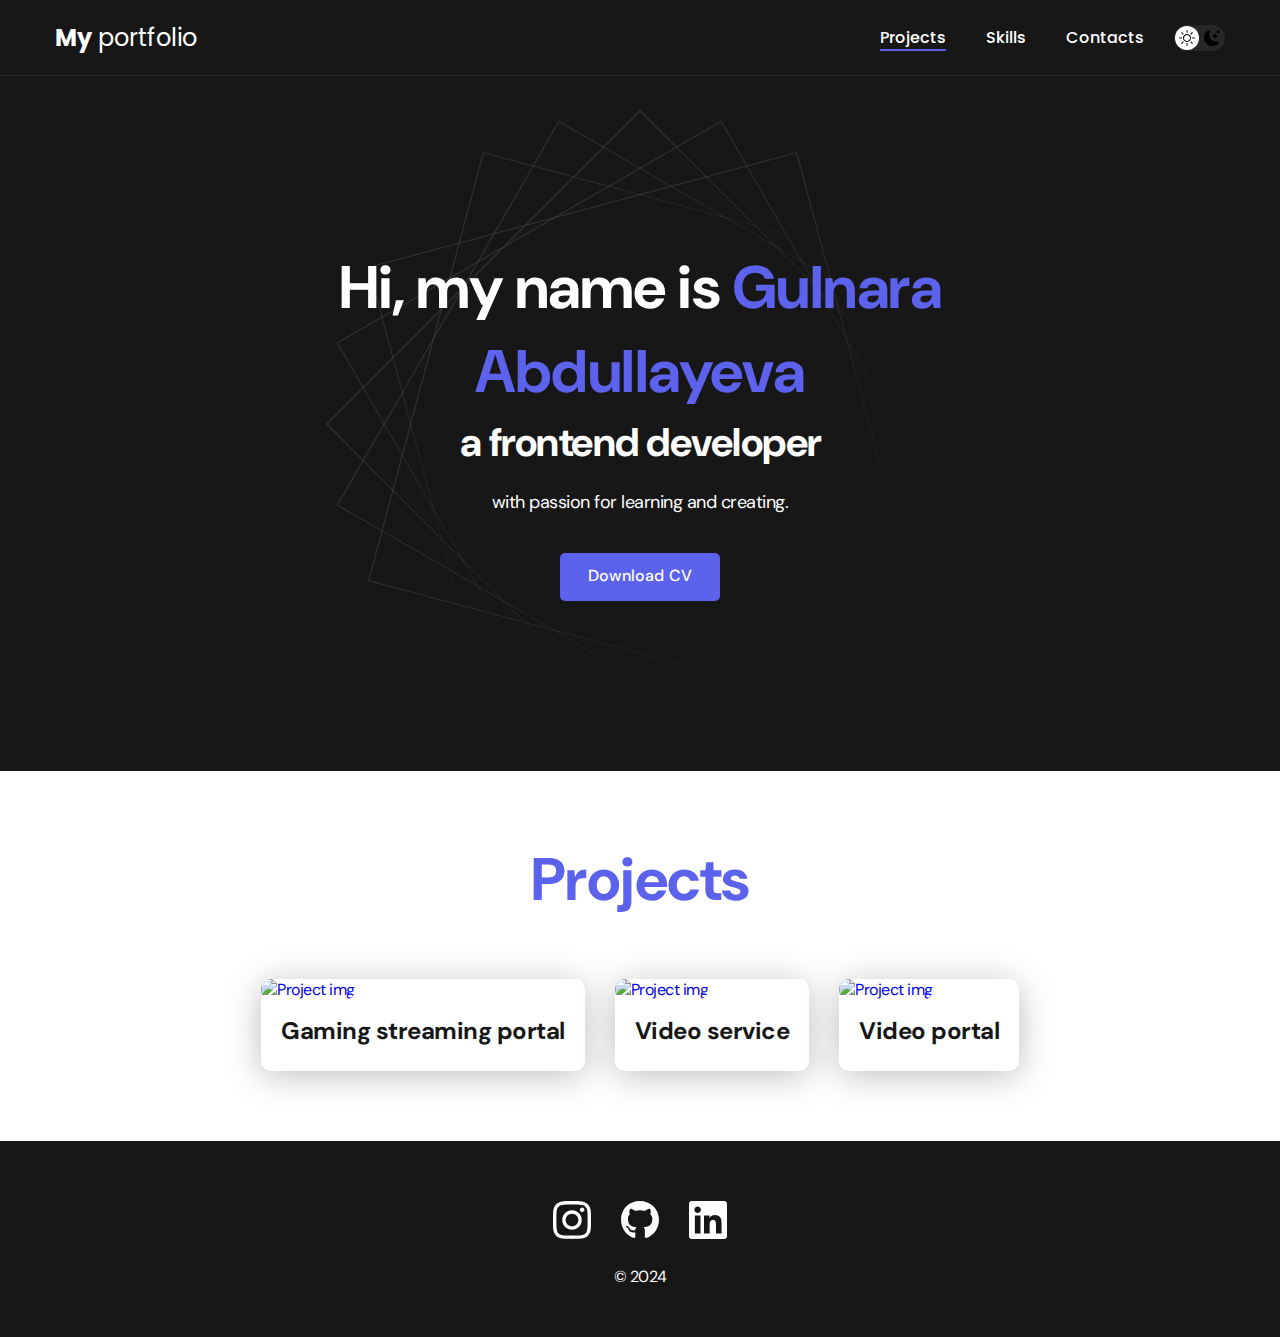
==== index.html @ ed44d98e "first commit" ====
<!DOCTYPE html>
<html lang="en">
<head>
    <meta charset="UTF-8">
    <meta http-equiv="X-UA-Compatible" content="IE=edge">
    <meta name="viewport" content="width=device-width, initial-scale=1.0">
    <title>My portfolio</title>
    <link rel="stylesheet" href="./css/main.css">
</head>
<body>
    <nav class="nav">
        <div class="container">
            <div class="nav-row">
                <a href="./index.html" class="logo"><strong>My</strong> portfolio</a>

                <button class="dark-mode-btn">
                    <img src="./img/icons/sun.svg" alt="Light mode" class="dark-mode-btn__icon">
                    <img src="./img/icons/moon.svg" alt="Dark mode" class="dark-mode-btn__icon">
                </button>

                <ul class="nav-list">
                    <li class="nav-list__item"><a href="./index.html" class="nav-list__link nav-list__link--active">Projects</a></li>
                    <li class="nav-list__item"><a href="./skills.html" class="nav-list__link">Skills</a></li>
                    <li class="nav-list__item"><a href="./contacts.html" class="nav-list__link">Contacts</a></li>
                </ul>
            </div>
        </div>
    </nav>

    <header class="header">
        <div class="header__wrapper">
            <h1 class="header__title">
                <strong>Hi, my name is <em>Gulnara Abdullayeva</em></strong><br>
                a frontend developer
            </h1>
            <div class="header__text">
                <p>with passion for learning and creating.</p>
            </div>
            <a href="https://drive.google.com/uc?export=download&id=181jTUjFAzZeTdGX3PNbf1PzojmH_Z1Ws" class="btn">Download CV</a>
        </div>
    </header>

    <main class="section">
        <div class="container">
            <h2 class="title-1">Projects</h2>
            <ul class="projects">
                <li class="project">
                    <a href="./project-page.html">
                        <img src="./img/projects/01.jpg" alt="Project img" class="project__img">
                        <h3 class="project__title">Gaming streaming portal</h3>
                    </a>
                </li>
                <li class="project">
                    <a href="./project-page.html">
                        <img src="./img/projects/02.jpg" alt="Project img" class="project__img">
                        <h3 class="project__title">Video service</h3>
                    </a>
                </li>
                <li class="project">
                    <a href="./project-page.html">
                        <img src="./img/projects/03.jpg" alt="Project img" class="project__img">
                        <h3 class="project__title">Video portal</h3>
                    </a>
                </li>

                
                
                

            </ul>
        </div>
    </main>

    <footer class="footer">
        <div class="container">
            <div class="footer__wrapper">
                <ul class="social">
                    
                    <li class="social__item"><a href="https://www.instagram.com/inkgugu/profilecard/?igsh=MWJ3c3J1NngzbGpiYw=="><img src="./img/icons/instagram.svg" alt="Link"></a></li>
                    
                    <li class="social__item"><a href="https://github.com/gugugabijs"><img src="./img/icons/gitHub.svg" alt="Link"></a></li>
                    <li class="social__item"><a href="https://www.linkedin.com/in/gulnaraabdullayeva?utm_source=share&utm_campaign=share_via&utm_content=profile&utm_medium=android_app"><img src="./img/icons/linkedIn.svg" alt="Link"></a></li>
                </ul>
                <div class="copyright">
                    <p>© 2024</p>
                </div>
            </div>
        </div>
    </footer>

    <script src="./js/main.js"></script>

</body>
</html>
---- css/main.css ----
@import "./reset.css";
@import url('https://fonts.googleapis.com/css2?family=DM+Sans:wght@400;500;700&family=Poppins:wght@400;500;700&display=swap');

/*
font-family: 'DM Sans', sans-serif;
font-family: 'Poppins', sans-serif;
*/

/* * {
    border: 1px solid red;
} */

:root {
    --blackpure: #000;
    --black: #171718;
    --black-border: #26292D;
    --white: #fff;
    --purple: #5C62EC;

    --text-color: var(--black);

    --dark-bg: var(--black);
    --dark-border: var(--black-border);
    --header-text: var(--white);
    --accent: var(--purple);

    /* Light mode */
    --page-bg: var(--white);
    --text-color: var(--black);

    --title-1: var(--accent);

    --project-card-bg: var(--white);
    --project-card-text: var(--black);
    --box-shadow: 0px 5px 35px rgba(0, 0, 0, 0.25);
}

.dark {
     /* Dark mode */
    --page-bg: #252526;
    --text-color: var(--white);

    --title-1: var(--white);

    --project-card-bg: var(--black);
    --project-card-text: var(--white);
    --box-shadow: 0px 5px 35px rgba(0, 0, 0, 0.8);
}

html, body {
    display: flex;
    flex-direction: column;
    min-height: 100vh;

    font-family: 'DM Sans', sans-serif;
    letter-spacing: -0.5px;

    /* Light mode */
    background-color: var(--page-bg);
    color: var(--text-color);
}

/* General */

.container {
    margin: 0 auto;
    padding: 0 15px;
    max-width: 1200px;
}

.none {
    display: none !important;
}

.section {
    padding: 70px 0;
}

.title-1 {
    margin-bottom: 60px;

    font-size: 60px;
    font-weight: 700;
    line-height: 1.3;
    color: var(--title-1);
    text-align: center;
}

.title-2 {
    margin-bottom: 20px;

    font-size: 40px;
    font-weight: 700;
    line-height: 1.3;
}

/* Nav */

.nav {
    padding: 20px 0;
    border-bottom: 1px solid var(--dark-border);
    background-color: var(--dark-bg);
    color: var(--header-text);
    letter-spacing: normal;
}

.nav-row {
    display: flex;
    justify-content: flex-end;
    align-items: center;
    column-gap: 30px;
    row-gap: 20px;
    flex-wrap: wrap;
}

.logo {
    margin-right: auto;
    color: var(--header-text);
    font-size: 24px;
    font-family: 'Poppins', sans-serif;
}

.logo strong {
    font-weight: 700;
}

.nav-list {
    display: flex;
    flex-wrap: wrap;
    row-gap: 10px;
    align-items: center;
    column-gap: 40px;
    font-size: 16px;
    font-weight: 500;
    font-family: 'Poppins', sans-serif;
}

.nav-list__link {
    color: var(--header-text);
    transition: opacity 0.2s ease-in;
}

.nav-list__link:hover {
    opacity: 0.8;
}

.nav-list__link--active {
    position: relative;
}

.nav-list__link--active::before {
    content: "";

    position: absolute;
    left: 0;
    top: 100%;

    display: block;
    height: 2px;
    width: 100%;
    background-color: var(--accent);
}

/* Dark mode btn */

.dark-mode-btn {
    order: 9;

    position: relative;
    display: flex;
    justify-content: space-between;

    width: 51px;
    height: 26px;
    padding: 5px;

    border-radius: 50px;
    background-color: #272727;
}

.dark-mode-btn::before {
    content: "";

    position: absolute;
    top: 1px;
    left: 1px;

    display: block;
    width: 24px;
    height: 24px;

    border-radius: 50%;
    background-color: var(--white);

    transition: left 0.2s ease-in;
}

.dark-mode-btn--active::before {
    left: 26px;
}

.dark-mode-btn__icon {
    position: relative;
    z-index: 9;
}

/* Header */

.header {
    padding: 40px 0;
    min-height: 695px;

    display: flex;
    justify-content: center;
    align-items: center;

    background-color: var(--dark-bg);
    background-image: url('./../img/header-bg.png');
    background-repeat: no-repeat;
    background-size: auto;
    background-position: center center;

    color: var(--header-text);
    text-align: center;
}

.header__wrapper {
    padding: 0 15px;
    max-width: 660px;
}

.header__title {
    margin-bottom: 20px;
    font-size: 40px;
    font-weight: 700;
    line-height: 1.4;
}

.header__title strong {
    font-size: 60px;
    font-weight: 700;
}

.header__title em {
    font-style: normal;
    color: var(--accent);
}

.header__text {
    margin-bottom: 40px;
    font-size: 18px;
    line-height: 1.333;
}

.header__text p + p{
    margin-top: 0.5em;
}

/* Btn */

.btn {
    display: inline-block;
    height: 48px;
    padding: 12px 28px;

    border-radius: 5px;
    background-color: var(--accent);
    color: var(--white);
    letter-spacing: 0.15px;
    font-size: 16px;
    font-weight: 500;

    transition: opacity 0.2s ease-in;
}

.btn:hover {
    opacity: 0.8;
}

.btn:active {
    position: relative;
    top: 1px;
}

/* Btn outline */

.btn-outline {
    display: flex;
    column-gap: 10px;
    align-items: center;

    height: 48px;
    padding: 12px 20px;

    border-radius: 5px;
    border: 1px solid var(--blackpure);
    background-color: var(--white);
    color: var(--blackpure);

    transition: opacity 0.2s ease-in;
}

.btn-outline:hover {
    opacity: 0.8;
}

.btn-outline:active {
    position: relative;
    top: 1px;
}

/* Projects  */

.projects {
    display: flex;
    justify-content: center;
    flex-wrap: wrap;
    column-gap: 30px;
    row-gap: 30px;
}

.project {
    max-width: 370px;
    background-color: var(--project-card-bg);
    box-shadow: var(--box-shadow);
    border-radius: 10px;
}

.project__img {
    border-radius: 10px;
}

.project__title {
    padding: 15px 20px 25px;
    font-weight: 700;
    font-size: 24px;
    line-height: 1.3;
    color: var(--project-card-text);
}

/* Project details */

.project-details {
    margin: 0 auto;
    max-width: 865px;

    display: flex;
    flex-direction: column;
    align-items: center;

    text-align: center;
}

.project-details__cover {
    max-width: 100%;
    margin-bottom: 40px;

    box-shadow: 0px 5px 35px rgba(0, 0, 0, 0.25);
    border-radius: 10px;
}

.project-details__desc {
    margin-bottom: 30px;

    font-weight: 700;
    font-size: 24px;
    line-height: 1.3;
}

/* Content list */

.content-list {
    margin: 0 auto;
    max-width: 570px;
    display: flex;
    flex-direction: column;
    align-items: center;
    row-gap: 40px;
    text-align: center;
}

.content-list a {
    color: var(--accent);
}

.content-list__item {
    font-size: 18px;
    line-height: 1.5;
}

.content-list__item p + p {
    margin-top: 0.5em;
}

/* Footer */

.footer {
    margin-top: auto;
    padding: 60px 0 50px;
    background-color: var(--dark-bg);
    color: var(--header-text);
}

.footer__wrapper {
    display: flex;
    flex-direction: column;
    align-items: center;
    row-gap: 27px;
}

.social {
    display: flex;
    column-gap: 30px;
    align-items: center;
}

.copyright {
    font-size: 16px;
}

.copyright p + p {
    margin-top: 0.5em;
}

@media (max-width: 620px) {

    /* Header  */

    .header {
        min-height: unset;
    }

    .header__title {
        font-size: 30px;
    }

    .header__title strong {
        font-size: 40px;
    }

    /* Nav */

    .nav-row {
        justify-content: space-between;
    }

    .dark-mode-btn {
        order: 0;
    }

    /* General */

    .section {
        padding: 40px 0;
    }

    .title-1 {
        margin-bottom: 30px;
        font-size: 40px;
    }

    .title-2 {
        margin-bottom: 10px;
        font-size: 30px;
    }

    /* Projects */

    .project__title {
        font-size: 22px;
    }

    /* Project page */

    .project-details__desc {
        margin-bottom: 20px;
        font-size: 22px;
    }

    /* Content List */

    .content-list {
        row-gap: 20px;
    }

    .content-list__item {
        font-size: 16px;
    }

    /* Footer */

    .footer {
        padding: 40px 0 30px;
    }

    .footer__wrapper {
        row-gap: 20px;
    }

    /* Social */

    .social {
        column-gap: 20px;
    }

    .social__item {
        width: 28px;
    }

}
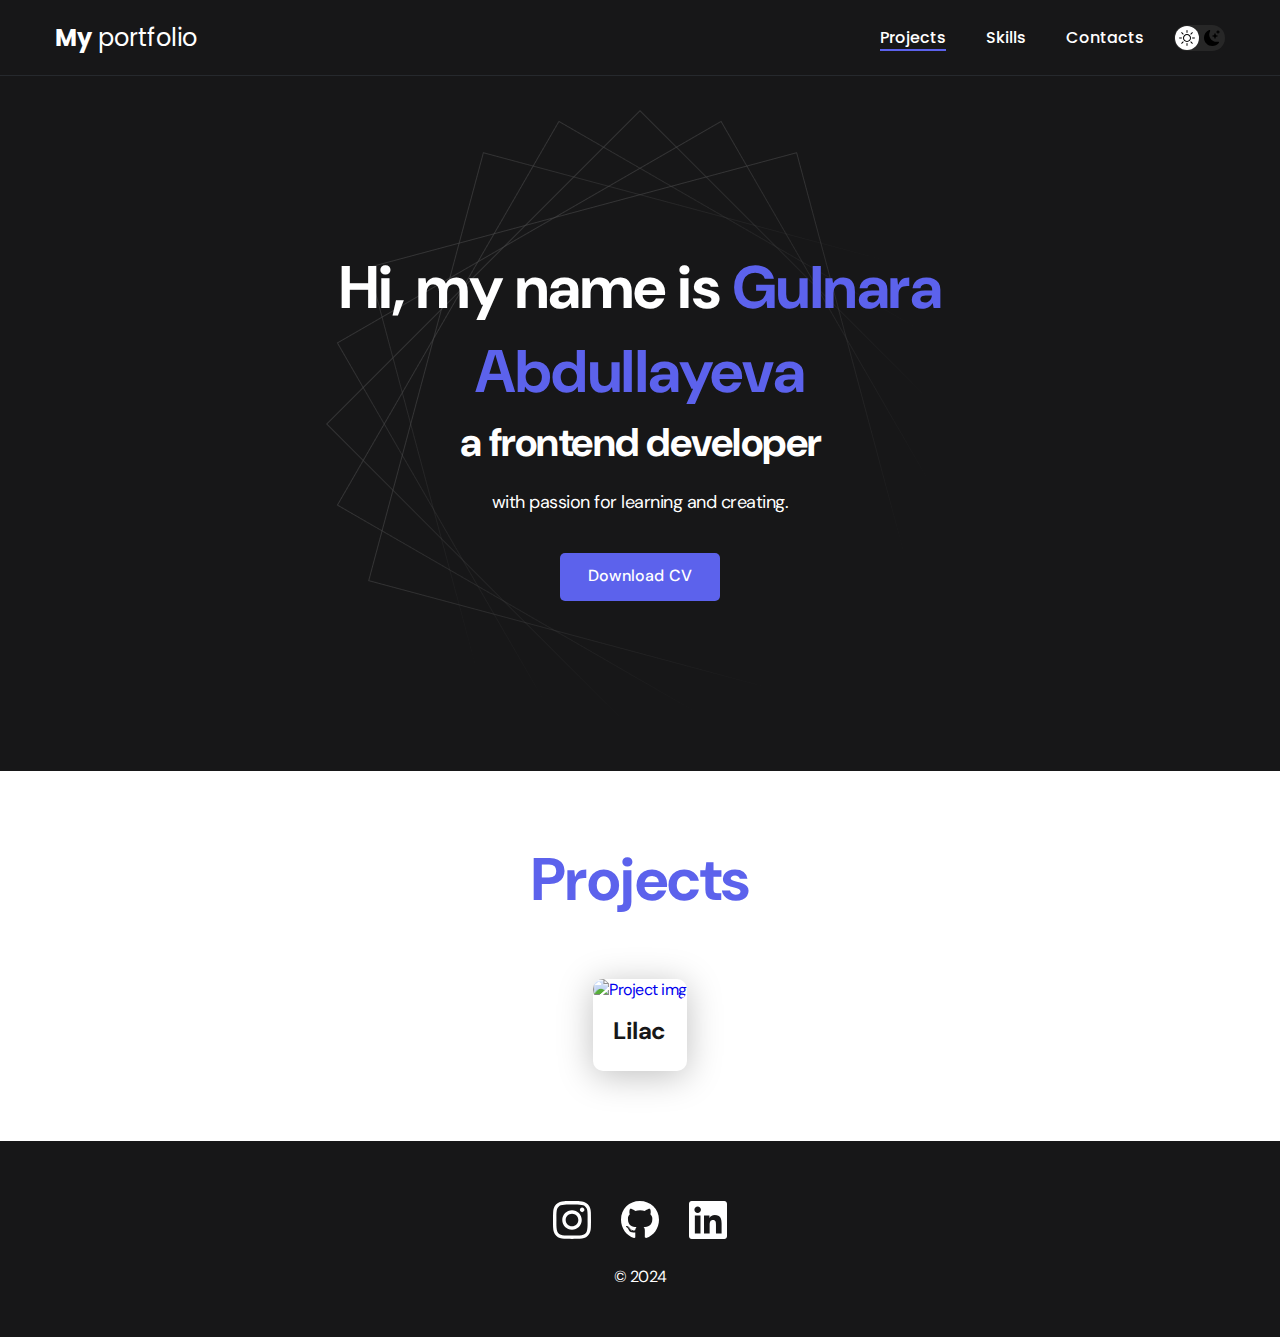
==== commit 1f0bf0e3: "added projects" ====
--- a/index.html
+++ b/index.html
@@ -36,7 +36,7 @@
             <div class="header__text">
                 <p>with passion for learning and creating.</p>
             </div>
-            <a href="https://drive.google.com/uc?export=download&id=181jTUjFAzZeTdGX3PNbf1PzojmH_Z1Ws" class="btn">Download CV</a>
+            <a href="https://drive.google.com/file/d/1cu0BA7siyPtyLrGBsJB3XEPu084X-3P5/view?usp=sharing" class="btn">Download CV</a>
         </div>
     </header>
 
@@ -44,24 +44,14 @@
         <div class="container">
             <h2 class="title-1">Projects</h2>
             <ul class="projects">
+                
                 <li class="project">
                     <a href="./project-page.html">
-                        <img src="./img/projects/01.jpg" alt="Project img" class="project__img">
-                        <h3 class="project__title">Gaming streaming portal</h3>
+                        <img src="./img/projects/Screenshot 2024-12-21 at 15.10.33.png" alt="Project img" class="project__img">
+                        <h3 class="project__title">Lilac</h3>
                     </a>
                 </li>
-                <li class="project">
-                    <a href="./project-page.html">
-                        <img src="./img/projects/02.jpg" alt="Project img" class="project__img">
-                        <h3 class="project__title">Video service</h3>
-                    </a>
-                </li>
-                <li class="project">
-                    <a href="./project-page.html">
-                        <img src="./img/projects/03.jpg" alt="Project img" class="project__img">
-                        <h3 class="project__title">Video portal</h3>
-                    </a>
-                </li>
+                
 
                 
                 
